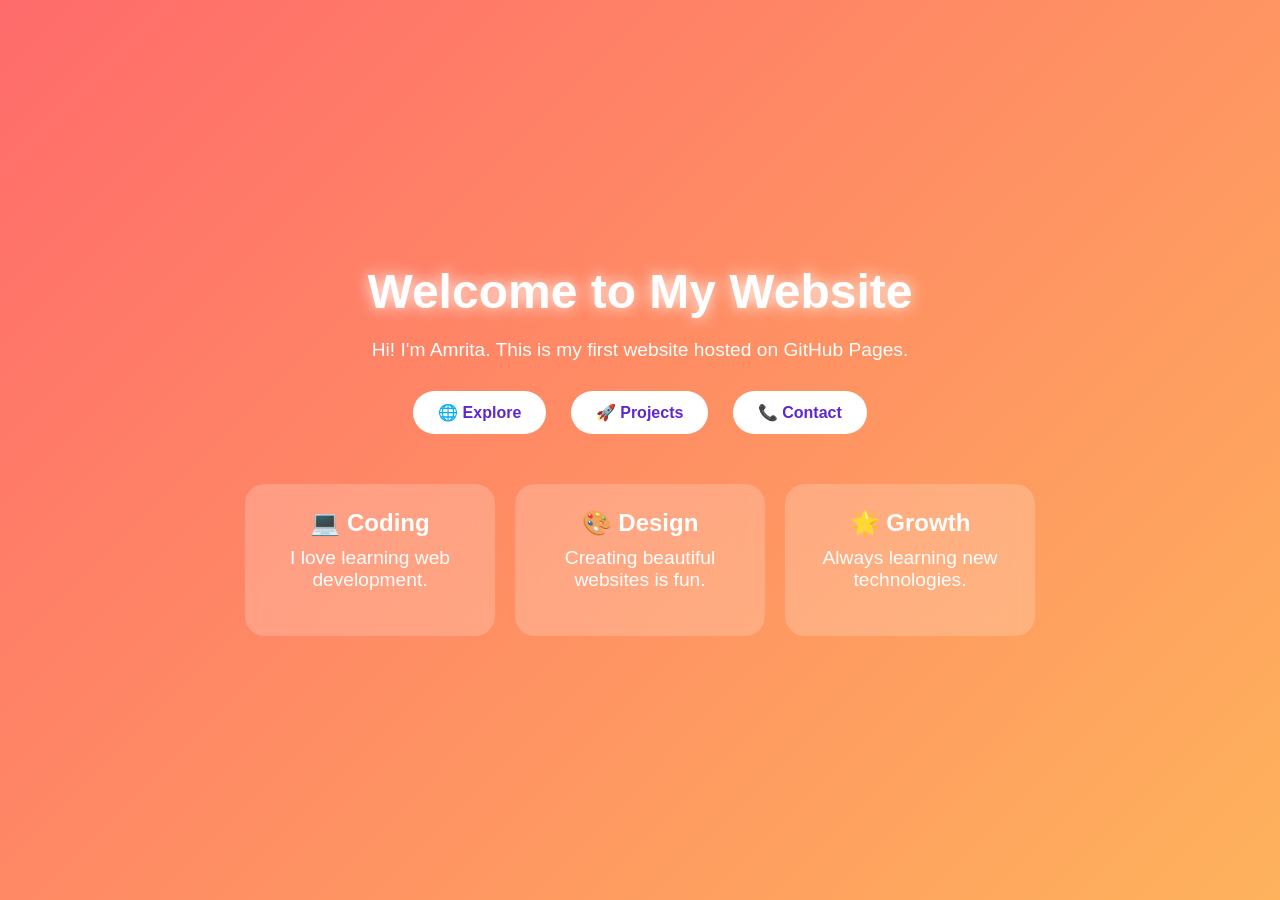
==== index.html @ 821330b9 "Update welcome message and button text" ====
<!DOCTYPE html>
<html lang="en">
<head>
    <meta charset="UTF-8">
    <meta name="viewport" content="width=device-width, initial-scale=1.0">
    <title>Amrita's Website</title>
    <link rel="stylesheet" href="style.css">
    
</head>

<body>
    <div class="container">

        <h1> Welcome to My Website </h1>

        <p>
            Hi! I'm Amrita. This is my first website hosted on GitHub Pages.
        </p>

        <div class="buttons">
            <button>🌐 Explore</button>
            <button>🚀 Projects</button>
            <button>📞 Contact</button>
        </div>

        <div class="cards">
            <div class="card">
                <h2>💻 Coding</h2>
                <p>I love learning web development.</p>
            </div>

            <div class="card">
                <h2>🎨 Design</h2>
                <p>Creating beautiful websites is fun.</p>
            </div>

            <div class="card">
                <h2>🌟 Growth</h2>
                <p>Always learning new technologies.</p>
            </div>
        </div>

    </div>
</body>
</html>
---- style.css ----
*{
    margin:0;
    padding:0;
    box-sizing:border-box;
}

body{
    font-family:Arial, sans-serif;
    min-height:100vh;
    display:flex;
    justify-content:center;
    align-items:center;

    background:linear-gradient(
        135deg,
        #ff6b6b,
        #feca57,
        #48dbfb,
        #5f27cd
    );

    background-size:400% 400%;
    animation:gradientBG 10s ease infinite;
}

@keyframes gradientBG{
    0%{
        background-position:0% 50%;
    }
    50%{
        background-position:100% 50%;
    }
    100%{
        background-position:0% 50%;
    }
}

.container{
    text-align:center;
    max-width:900px;
    padding:30px;
}

h1{
    color:white;
    font-size:3rem;
    margin-bottom:20px;
    text-shadow:0 0 15px white;
}

p{
    color:white;
    font-size:1.2rem;
    margin-bottom:20px;
}

.buttons{
    margin-bottom:40px;
}

.buttons button{
    background:white;
    color:#5f27cd;
    border:none;
    padding:12px 25px;
    margin:10px;
    border-radius:30px;
    font-size:16px;
    font-weight:bold;
    cursor:pointer;
    transition:0.3s;
}

.buttons button:hover{
    transform:translateY(-5px) scale(1.1);
    box-shadow:0 0 20px white;
}

.cards{
    display:flex;
    justify-content:center;
    flex-wrap:wrap;
    gap:20px;
}

.card{
    width:250px;
    padding:25px;
    border-radius:20px;

    background:rgba(255,255,255,0.2);
    backdrop-filter:blur(10px);

    color:white;
    transition:0.4s;
}

.card h2{
    margin-bottom:10px;
}

.card:hover{
    transform:scale(1.08);
    background:rgba(255,255,255,0.35);
    box-shadow:0 0 25px white;
}
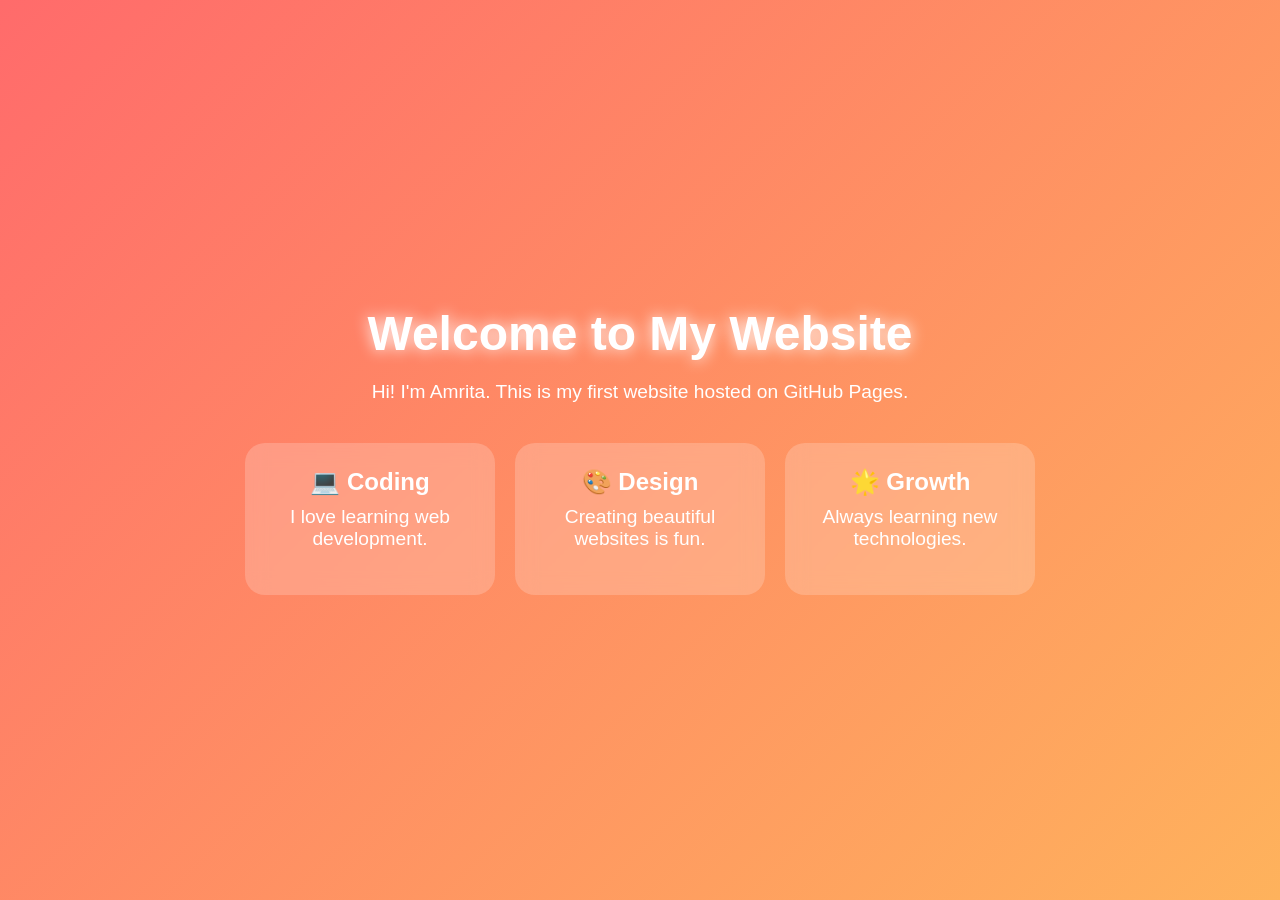
==== commit 62f2f35c: "Replace buttons with anchor tags for navigation Updated button elements to anchor tags for navigatio" ====
--- a/index.html
+++ b/index.html
@@ -17,12 +17,13 @@
             Hi! I'm Amrita. This is my first website hosted on GitHub Pages.
         </p>
 
+        
         <div class="buttons">
-            <button>🌐 Explore</button>
-            <button>🚀 Projects</button>
-            <button>📞 Contact</button>
+            <a href 🌐 Explore</a>
+            <arojects🚀 Projects</a>
+            <a hreft📞 Contact</a>
         </div>
-
+                
         <div class="cards">
             <div class="card">
                 <h2>💻 Coding</h2>
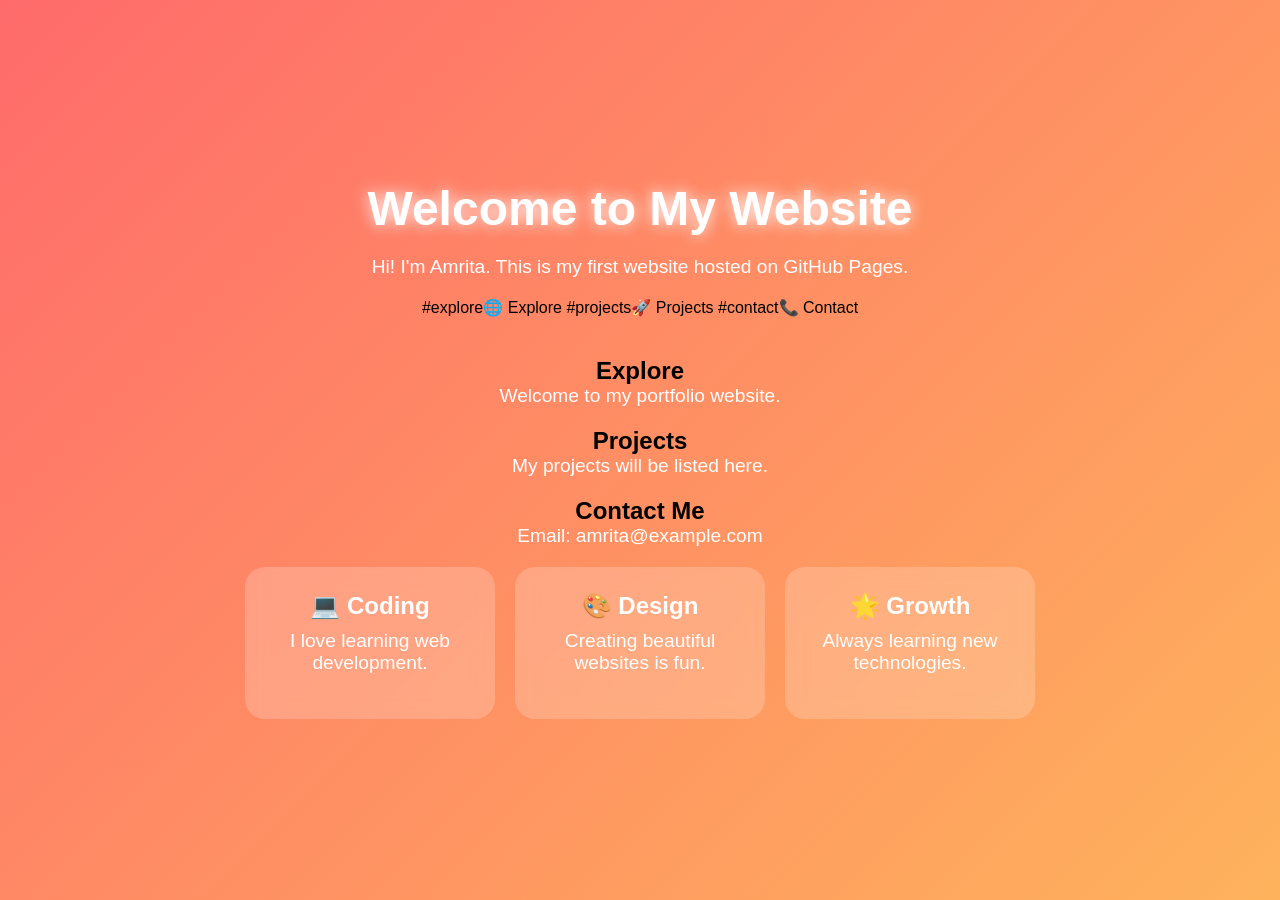
==== commit d741a55e: "Fix navigation links and add new sections Updated links to use anchor tags with IDs for navigation a" ====
--- a/index.html
+++ b/index.html
@@ -19,10 +19,24 @@
 
         
         <div class="buttons">
-            <a href 🌐 Explore</a>
-            <arojects🚀 Projects</a>
-            <a hreft📞 Contact</a>
+            #explore🌐 Explore</a>
+            #projects🚀 Projects</a>
+            #contact📞 Contact</a>
         </div>
+        <section id="explore">
+    <h2>Explore</h2>
+    <p>Welcome to my portfolio website.</p>
+</section>
+
+<section id="projects">
+    <h2>Projects</h2>
+    <p>My projects will be listed here.</p>
+</section>
+
+<section id="contact">
+    <h2>Contact Me</h2>
+    <p>Email: amrita@example.com</p>
+</section>
                 
         <div class="cards">
             <div class="card">
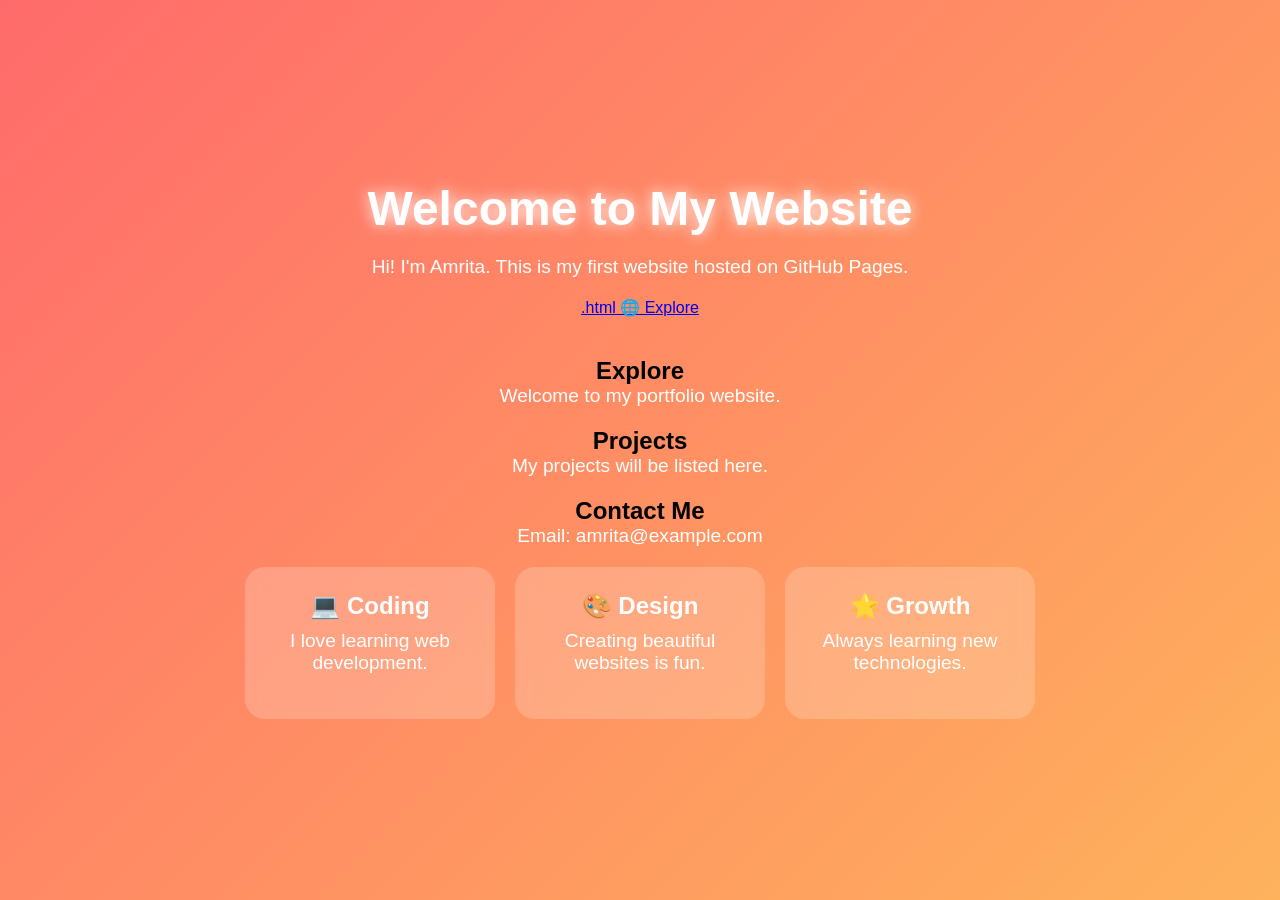
==== commit a6e9f947: "Update index.html" ====
--- a/index.html
+++ b/index.html
@@ -19,9 +19,8 @@
 
         
         <div class="buttons">
-            #explore🌐 Explore</a>
-            #projects🚀 Projects</a>
-            #contact📞 Contact</a>
+            <a href = "explore.html" class="btn">.html 🌐 Explore</a>
+            
         </div>
         <section id="explore">
     <h2>Explore</h2>
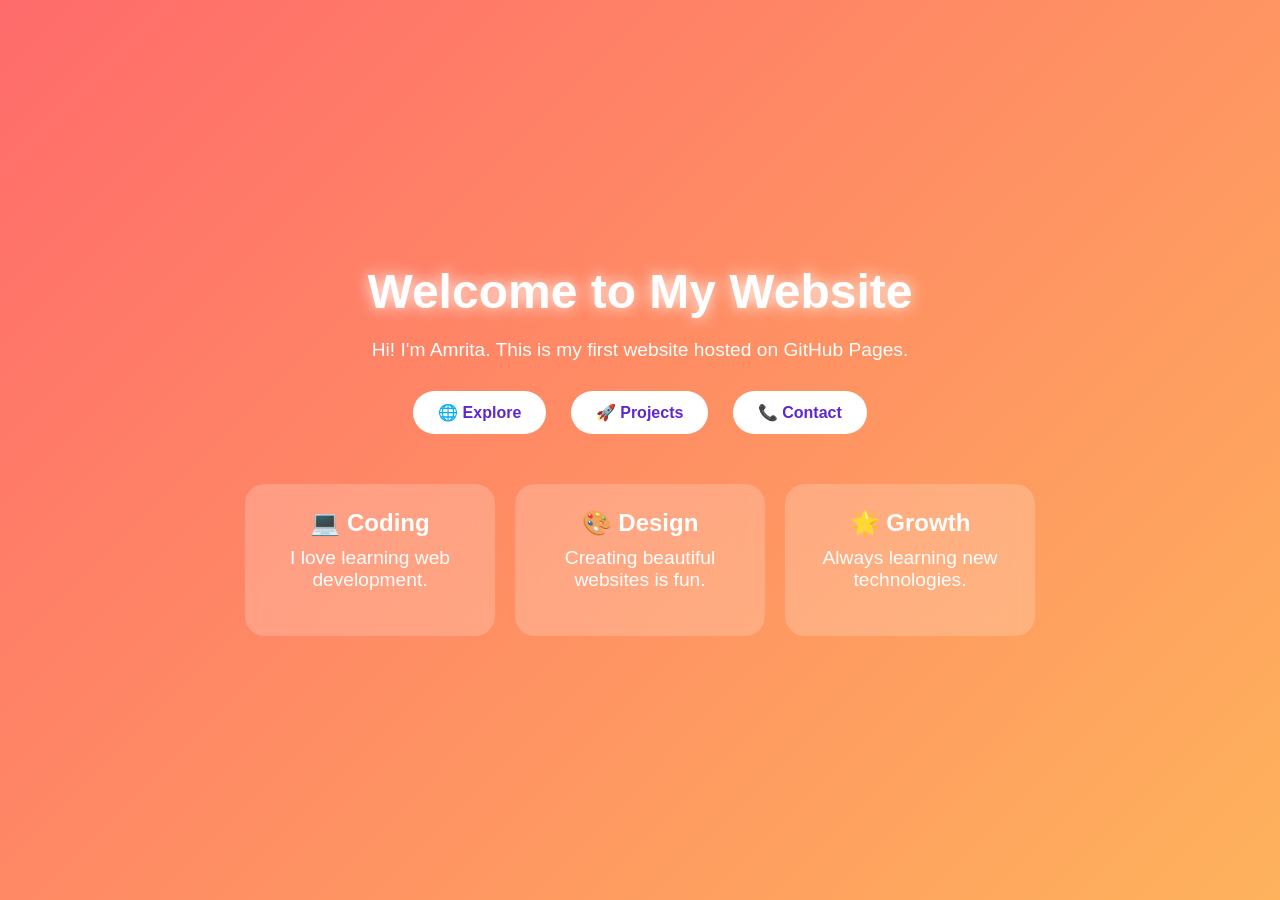
==== commit d9bd623e: "Update navigation links to buttons Replaced links with buttons for navigation." ====
--- a/index.html
+++ b/index.html
@@ -19,23 +19,10 @@
 
         
         <div class="buttons">
-            <a href = "explore.html" class="btn">.html 🌐 Explore</a>
-            
+            <button> 🌐 Explore </button>
+            <button> 🚀 Projects </button>
+            <button> 📞 Contact </button>
         </div>
-        <section id="explore">
-    <h2>Explore</h2>
-    <p>Welcome to my portfolio website.</p>
-</section>
-
-<section id="projects">
-    <h2>Projects</h2>
-    <p>My projects will be listed here.</p>
-</section>
-
-<section id="contact">
-    <h2>Contact Me</h2>
-    <p>Email: amrita@example.com</p>
-</section>
                 
         <div class="cards">
             <div class="card">
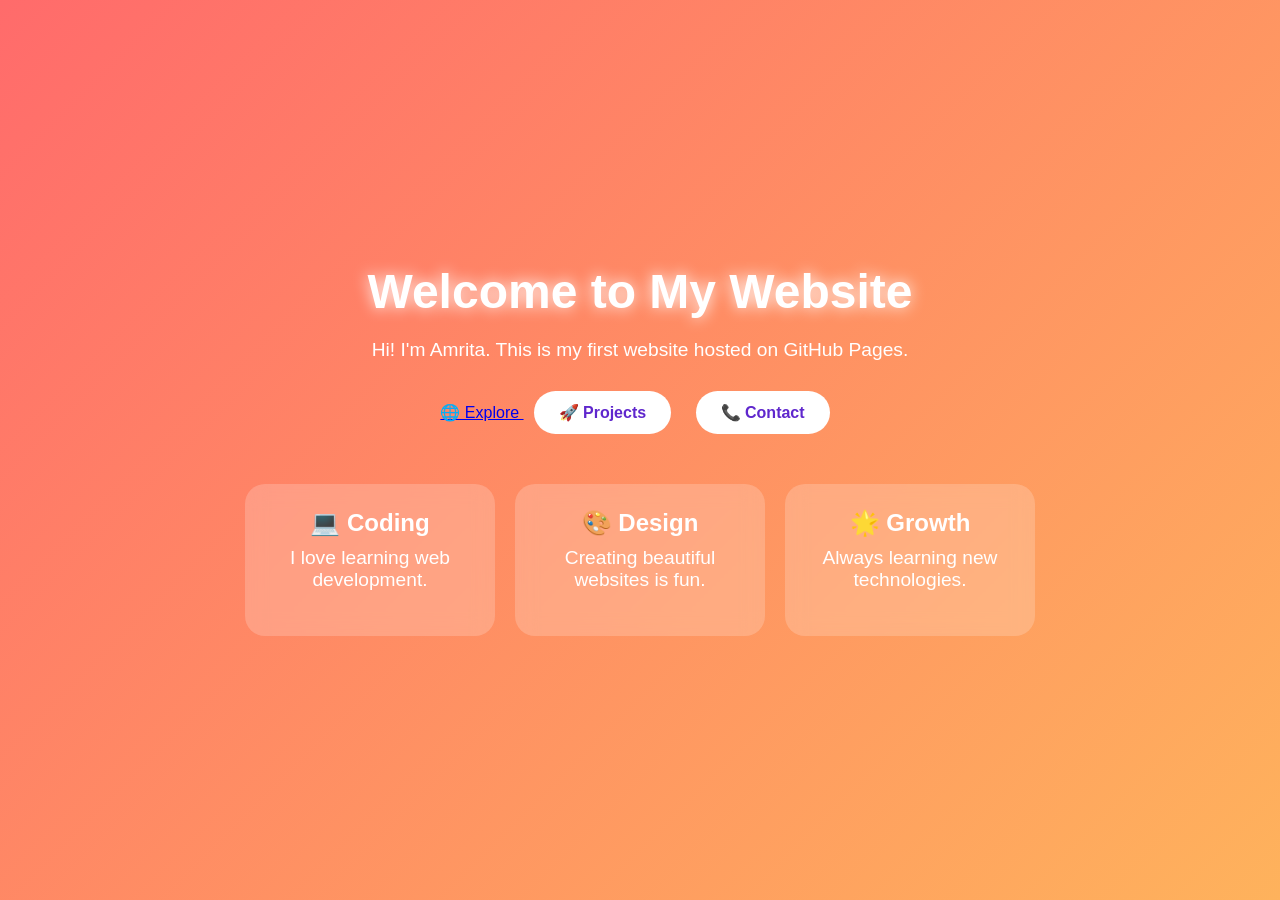
==== commit e62fc068: "Replace button with link for Explore action" ====
--- a/index.html
+++ b/index.html
@@ -19,7 +19,7 @@
 
         
         <div class="buttons">
-            <button> 🌐 Explore </button>
+            <a href = explore.html class="btn"> 🌐 Explore </a>
             <button> 🚀 Projects </button>
             <button> 📞 Contact </button>
         </div>
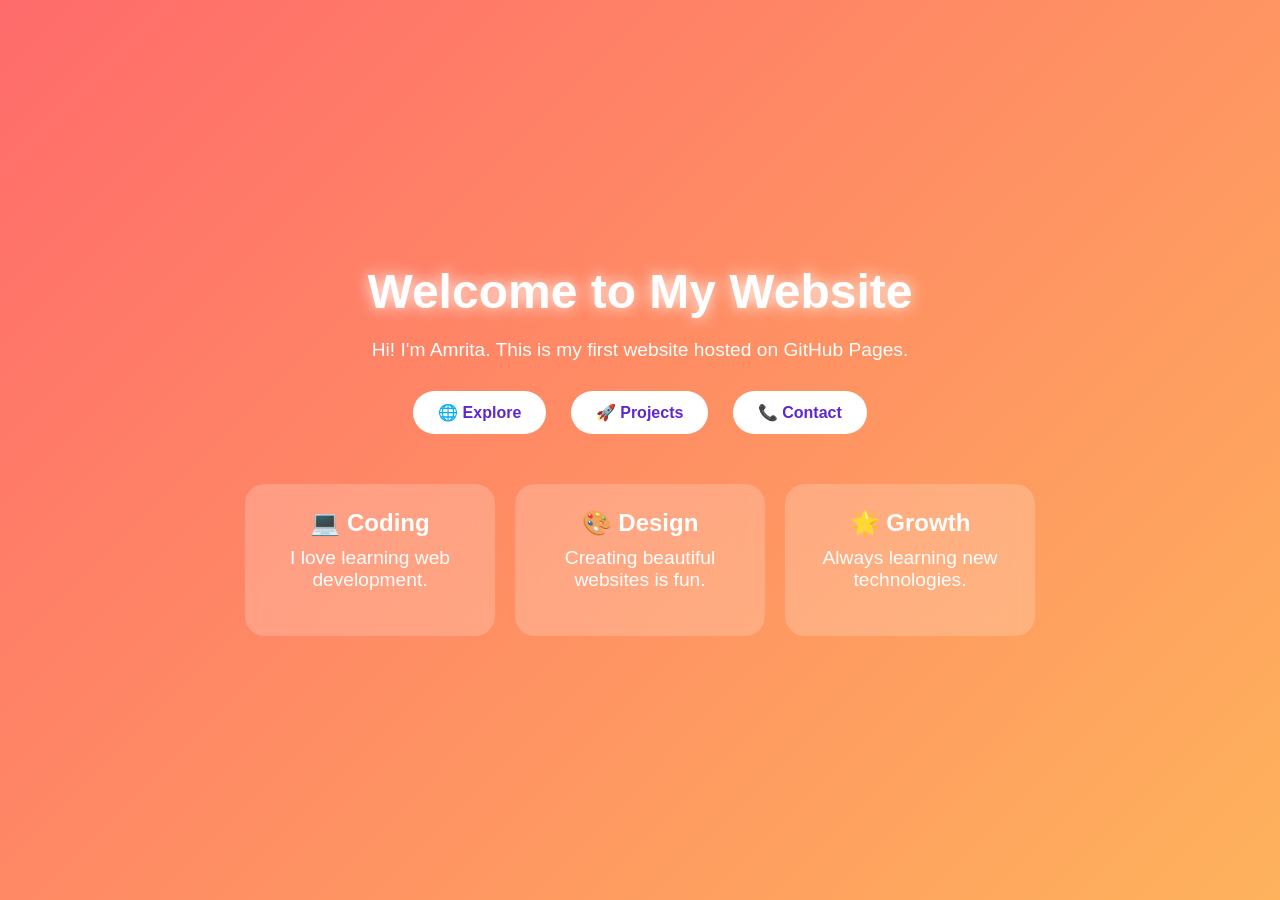
==== commit 81868440: "Replace anchor link with button for Explore" ====
--- a/index.html
+++ b/index.html
@@ -19,11 +19,11 @@
 
         
         <div class="buttons">
-            <a href = explore.html class="btn"> 🌐 Explore </a>
+            <button onclick="window.location.href='explore.html'"> 🌐 Explore </button>
             <button> 🚀 Projects </button>
             <button> 📞 Contact </button>
         </div>
-                
+        
         <div class="cards">
             <div class="card">
                 <h2>💻 Coding</h2>
